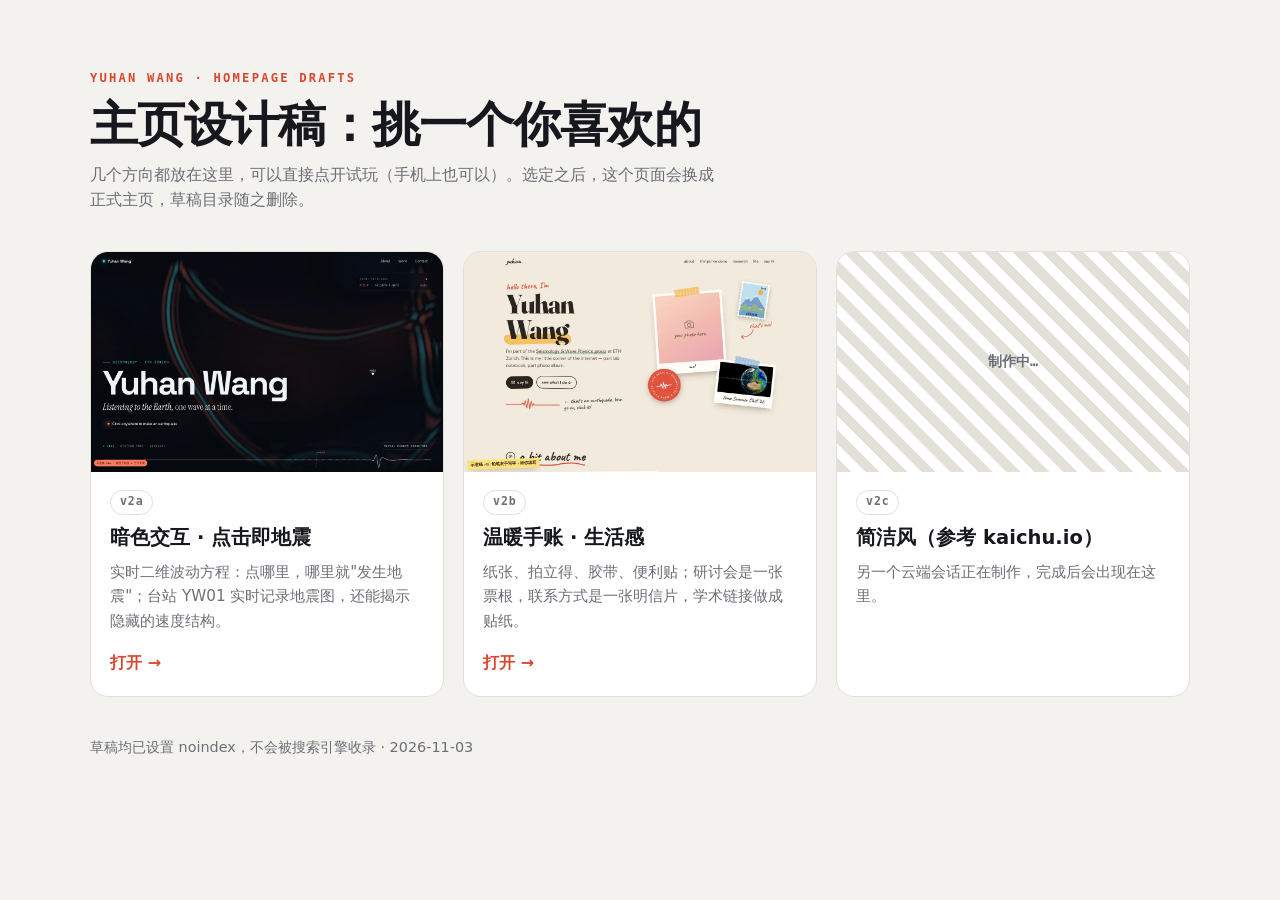
==== index.html @ a56f8fbc "Add design picker and two homepage drafts (v2a, v2b) - index.html: temporary picker that links to th" ====
<!doctype html>
<!-- Temporary design picker. Once a design is chosen, this file is replaced by the real homepage and /drafts/ is removed. -->
<html lang="zh-CN">
<head>
<meta charset="utf-8">
<meta name="viewport" content="width=device-width, initial-scale=1">
<meta name="robots" content="noindex">
<title>Yuhan Wang · 主页设计稿</title>
<link rel="icon" href="data:image/svg+xml,%3Csvg xmlns='http://www.w3.org/2000/svg' viewBox='0 0 64 64'%3E%3Crect width='64' height='64' rx='14' fill='%2316181d'/%3E%3Cpath d='M8 34h12l4-8 5 16 6-24 6 26 4-14 3 4h8' fill='none' stroke='%23fff' stroke-width='4.5' stroke-linecap='round' stroke-linejoin='round'/%3E%3C/svg%3E">
<style>
:root{--bg:#f4f2ee; --card:#fff; --ink:#16181d; --muted:#6b6f76; --line:#e3e0da; --accent:#d9472f}
@media (prefers-color-scheme:dark){:root{--bg:#0f1115; --card:#171a20; --ink:#eef0f3; --muted:#9097a1; --line:#262a31; --accent:#ff7a5c}}
*{box-sizing:border-box}
body{margin:0; background:var(--bg); color:var(--ink); font:16px/1.6 system-ui,-apple-system,"PingFang SC","Noto Sans SC","Microsoft YaHei",sans-serif; -webkit-font-smoothing:antialiased}
.wrap{max-width:1180px; margin:0 auto; padding:clamp(2rem,6vw,4.5rem) clamp(1rem,4vw,2.5rem)}
.eyebrow{margin:0; font:600 .76rem/1 ui-monospace,SFMono-Regular,Menlo,monospace; letter-spacing:.18em; text-transform:uppercase; color:var(--accent)}
h1{margin:.8rem 0 .6rem; font-size:clamp(1.9rem,5vw,3rem); line-height:1.15; letter-spacing:-.02em}
.lede{margin:0; max-width:62ch; color:var(--muted)}
.grid{display:grid; grid-template-columns:repeat(3,minmax(0,1fr)); gap:1.2rem; margin-top:2.4rem}
.card{display:flex; flex-direction:column; background:var(--card); border:1px solid var(--line); border-radius:18px; overflow:hidden; color:inherit; text-decoration:none; transition:transform .2s, box-shadow .2s}
a.card:hover{transform:translateY(-4px); box-shadow:0 18px 40px -20px rgba(0,0,0,.35)}
a.card:focus-visible{outline:3px solid var(--accent); outline-offset:3px}
.shot{aspect-ratio:16/10; background:#222; overflow:hidden}
.shot img{display:block; width:100%; height:100%; object-fit:cover}
.body{display:flex; flex-direction:column; gap:.45rem; flex:1; padding:1.1rem 1.2rem 1.3rem}
.tag{align-self:flex-start; padding:.35rem .55rem; border:1px solid var(--line); border-radius:999px; font:600 .72rem/1 ui-monospace,SFMono-Regular,Menlo,monospace; letter-spacing:.08em; color:var(--muted)}
.card h2{margin:0; font-size:1.22rem}
.card p{margin:0; font-size:.95rem; color:var(--muted)}
.go{margin-top:auto; padding-top:.6rem; font-weight:600; color:var(--accent)}
.wip .shot{display:grid; place-items:center; background:repeating-linear-gradient(45deg,var(--line) 0 10px,transparent 10px 20px)}
.wip .shot span{font:600 .85rem ui-monospace,SFMono-Regular,Menlo,monospace; color:var(--muted)}
footer{margin-top:2.4rem; font-size:.9rem; color:var(--muted)}
@media (max-width:860px){.grid{grid-template-columns:1fr}}
</style>
</head>
<body>
<main class="wrap">
  <p class="eyebrow">Yuhan Wang · homepage drafts</p>
  <h1>主页设计稿：挑一个你喜欢的</h1>
  <p class="lede">几个方向都放在这里，可以直接点开试玩（手机上也可以）。选定之后，这个页面会换成正式主页，草稿目录随之删除。</p>
  <div class="grid">
    <a class="card" href="drafts/v2a/">
      <div class="shot"><img src="drafts/thumbs/v2a.webp" width="1200" height="750" alt="v2a 暗色交互版的首屏截图"></div>
      <div class="body"><span class="tag">v2a</span><h2>暗色交互 · 点击即地震</h2><p>实时二维波动方程：点哪里，哪里就"发生地震"；台站 YW01 实时记录地震图，还能揭示隐藏的速度结构。</p><span class="go">打开 →</span></div>
    </a>
    <a class="card" href="drafts/v2b/">
      <div class="shot"><img src="drafts/thumbs/v2b.webp" width="1200" height="750" alt="v2b 温暖手账版的首屏截图"></div>
      <div class="body"><span class="tag">v2b</span><h2>温暖手账 · 生活感</h2><p>纸张、拍立得、胶带、便利贴；研讨会是一张票根，联系方式是一张明信片，学术链接做成贴纸。</p><span class="go">打开 →</span></div>
    </a>
    <div class="card wip" id="v2c">
      <div class="shot"><span>制作中…</span></div>
      <div class="body"><span class="tag">v2c</span><h2>简洁风（参考 kaichu.io）</h2><p>另一个云端会话正在制作，完成后会出现在这里。</p></div>
    </div>
  </div>
  <footer>草稿均已设置 noindex，不会被搜索引擎收录 · 2026-11-03</footer>
</main>
</body>
</html>
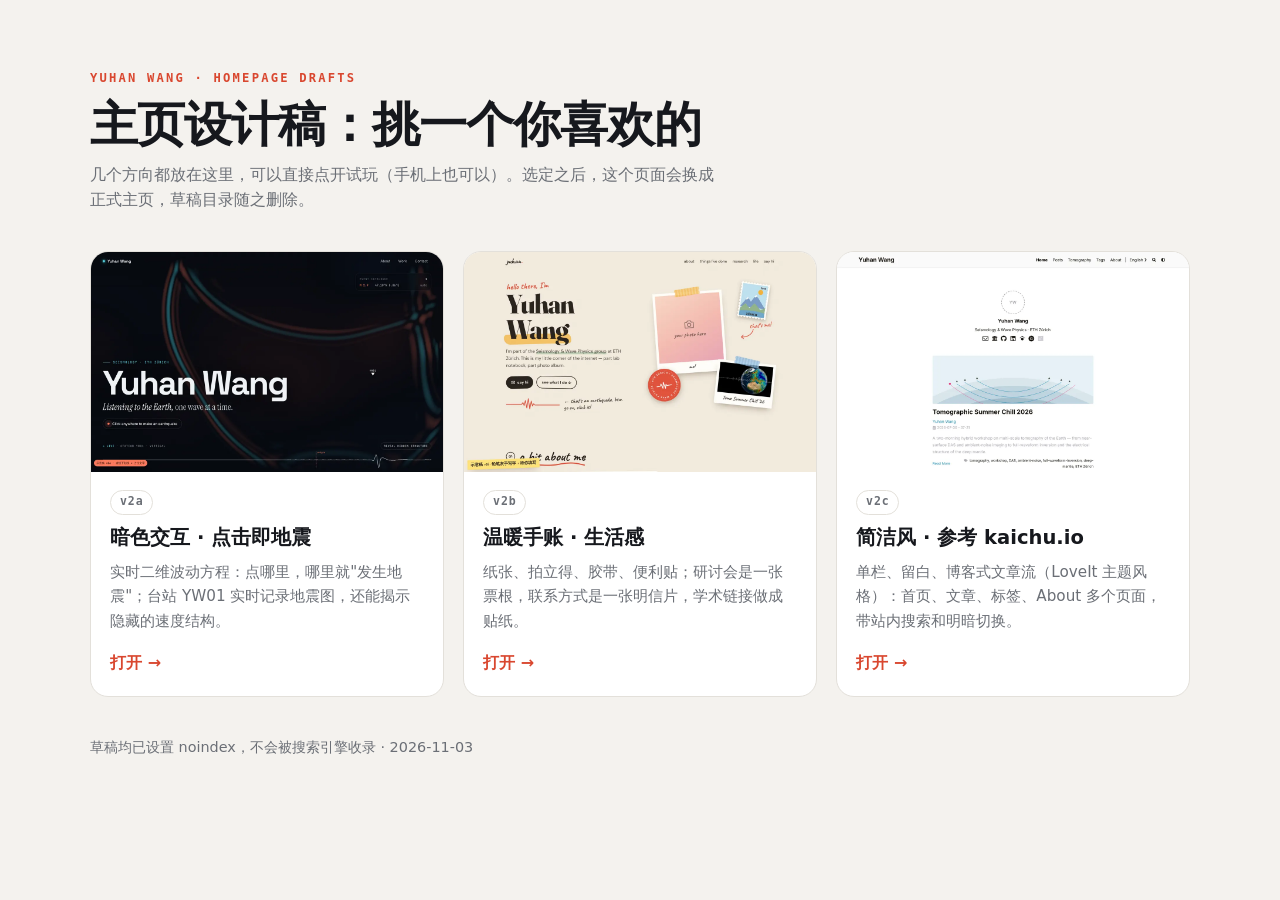
==== commit 0472806e: "Add v2c minimal draft to the design picker - drafts/v2c: minimal, blog-style single-column draft (la" ====
--- a/index.html
+++ b/index.html
@@ -27,8 +27,6 @@
 .card h2{margin:0; font-size:1.22rem}
 .card p{margin:0; font-size:.95rem; color:var(--muted)}
 .go{margin-top:auto; padding-top:.6rem; font-weight:600; color:var(--accent)}
-.wip .shot{display:grid; place-items:center; background:repeating-linear-gradient(45deg,var(--line) 0 10px,transparent 10px 20px)}
-.wip .shot span{font:600 .85rem ui-monospace,SFMono-Regular,Menlo,monospace; color:var(--muted)}
 footer{margin-top:2.4rem; font-size:.9rem; color:var(--muted)}
 @media (max-width:860px){.grid{grid-template-columns:1fr}}
 </style>
@@ -47,10 +45,10 @@
       <div class="shot"><img src="drafts/thumbs/v2b.webp" width="1200" height="750" alt="v2b 温暖手账版的首屏截图"></div>
       <div class="body"><span class="tag">v2b</span><h2>温暖手账 · 生活感</h2><p>纸张、拍立得、胶带、便利贴；研讨会是一张票根，联系方式是一张明信片，学术链接做成贴纸。</p><span class="go">打开 →</span></div>
     </a>
-    <div class="card wip" id="v2c">
-      <div class="shot"><span>制作中…</span></div>
-      <div class="body"><span class="tag">v2c</span><h2>简洁风（参考 kaichu.io）</h2><p>另一个云端会话正在制作，完成后会出现在这里。</p></div>
-    </div>
+    <a class="card" id="v2c" href="drafts/v2c/">
+      <div class="shot"><img src="drafts/thumbs/v2c.webp" width="1200" height="750" alt="v2c 简洁风的首屏截图"></div>
+      <div class="body"><span class="tag">v2c</span><h2>简洁风 · 参考 kaichu.io</h2><p>单栏、留白、博客式文章流（LoveIt 主题风格）：首页、文章、标签、About 多个页面，带站内搜索和明暗切换。</p><span class="go">打开 →</span></div>
+    </a>
   </div>
   <footer>草稿均已设置 noindex，不会被搜索引擎收录 · 2026-11-03</footer>
 </main>
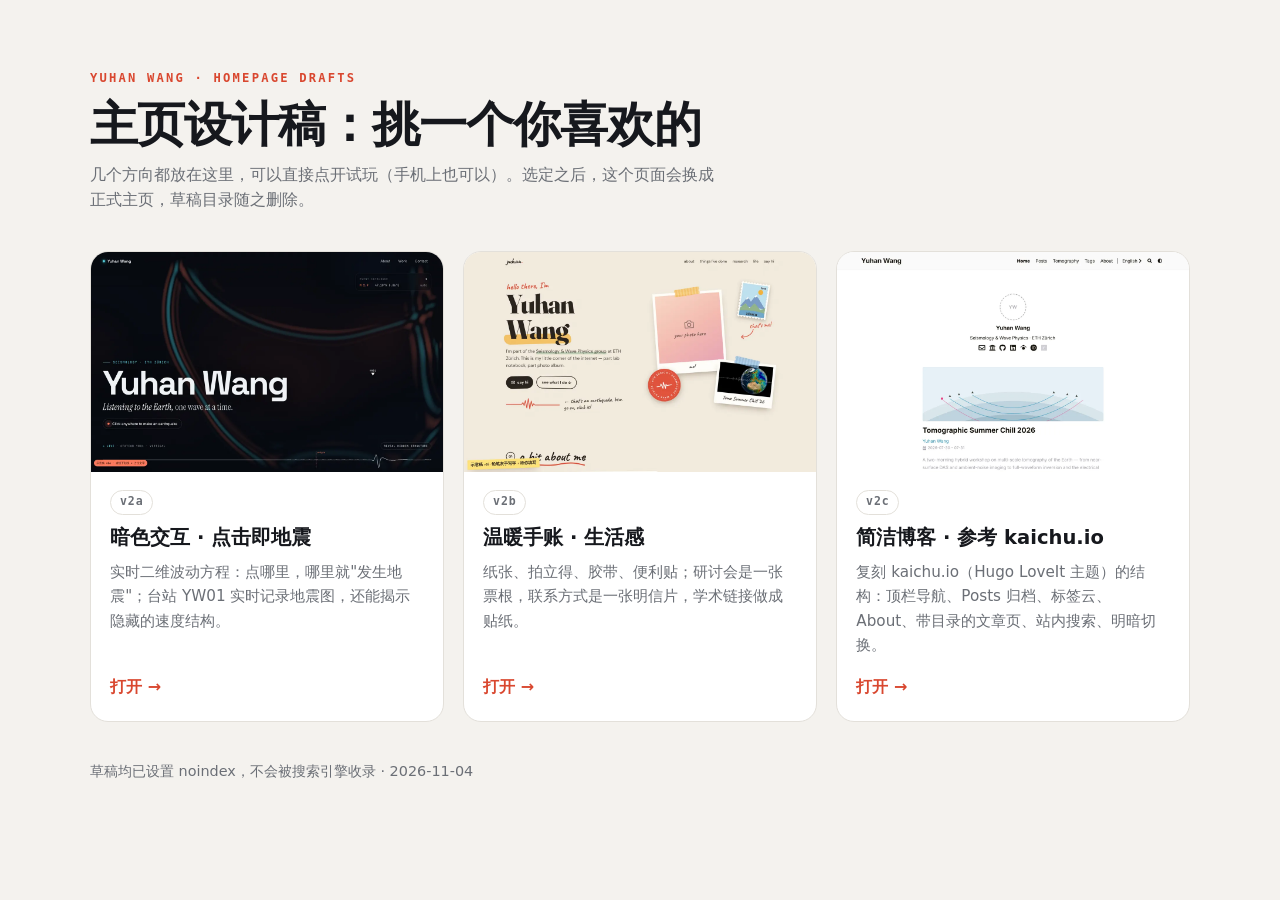
==== commit 12b1c5a0: "Add v2c draft: clean blog layout modelled on kaichu.io - drafts/v2c/index.html: single-file, hash-ro" ====
--- a/index.html
+++ b/index.html
@@ -27,6 +27,8 @@
 .card h2{margin:0; font-size:1.22rem}
 .card p{margin:0; font-size:.95rem; color:var(--muted)}
 .go{margin-top:auto; padding-top:.6rem; font-weight:600; color:var(--accent)}
+.wip .shot{display:grid; place-items:center; background:repeating-linear-gradient(45deg,var(--line) 0 10px,transparent 10px 20px)}
+.wip .shot span{font:600 .85rem ui-monospace,SFMono-Regular,Menlo,monospace; color:var(--muted)}
 footer{margin-top:2.4rem; font-size:.9rem; color:var(--muted)}
 @media (max-width:860px){.grid{grid-template-columns:1fr}}
 </style>
@@ -45,12 +47,12 @@
       <div class="shot"><img src="drafts/thumbs/v2b.webp" width="1200" height="750" alt="v2b 温暖手账版的首屏截图"></div>
       <div class="body"><span class="tag">v2b</span><h2>温暖手账 · 生活感</h2><p>纸张、拍立得、胶带、便利贴；研讨会是一张票根，联系方式是一张明信片，学术链接做成贴纸。</p><span class="go">打开 →</span></div>
     </a>
-    <a class="card" id="v2c" href="drafts/v2c/">
-      <div class="shot"><img src="drafts/thumbs/v2c.webp" width="1200" height="750" alt="v2c 简洁风的首屏截图"></div>
-      <div class="body"><span class="tag">v2c</span><h2>简洁风 · 参考 kaichu.io</h2><p>单栏、留白、博客式文章流（LoveIt 主题风格）：首页、文章、标签、About 多个页面，带站内搜索和明暗切换。</p><span class="go">打开 →</span></div>
+    <a class="card" href="drafts/v2c/" id="v2c">
+      <div class="shot"><img src="drafts/thumbs/v2c.webp" width="1200" height="750" alt="v2c 简洁博客版的首屏截图"></div>
+      <div class="body"><span class="tag">v2c</span><h2>简洁博客 · 参考 kaichu.io</h2><p>复刻 kaichu.io（Hugo LoveIt 主题）的结构：顶栏导航、Posts 归档、标签云、About、带目录的文章页、站内搜索、明暗切换。</p><span class="go">打开 →</span></div>
     </a>
   </div>
-  <footer>草稿均已设置 noindex，不会被搜索引擎收录 · 2026-11-03</footer>
+  <footer>草稿均已设置 noindex，不会被搜索引擎收录 · 2026-11-04</footer>
 </main>
 </body>
 </html>
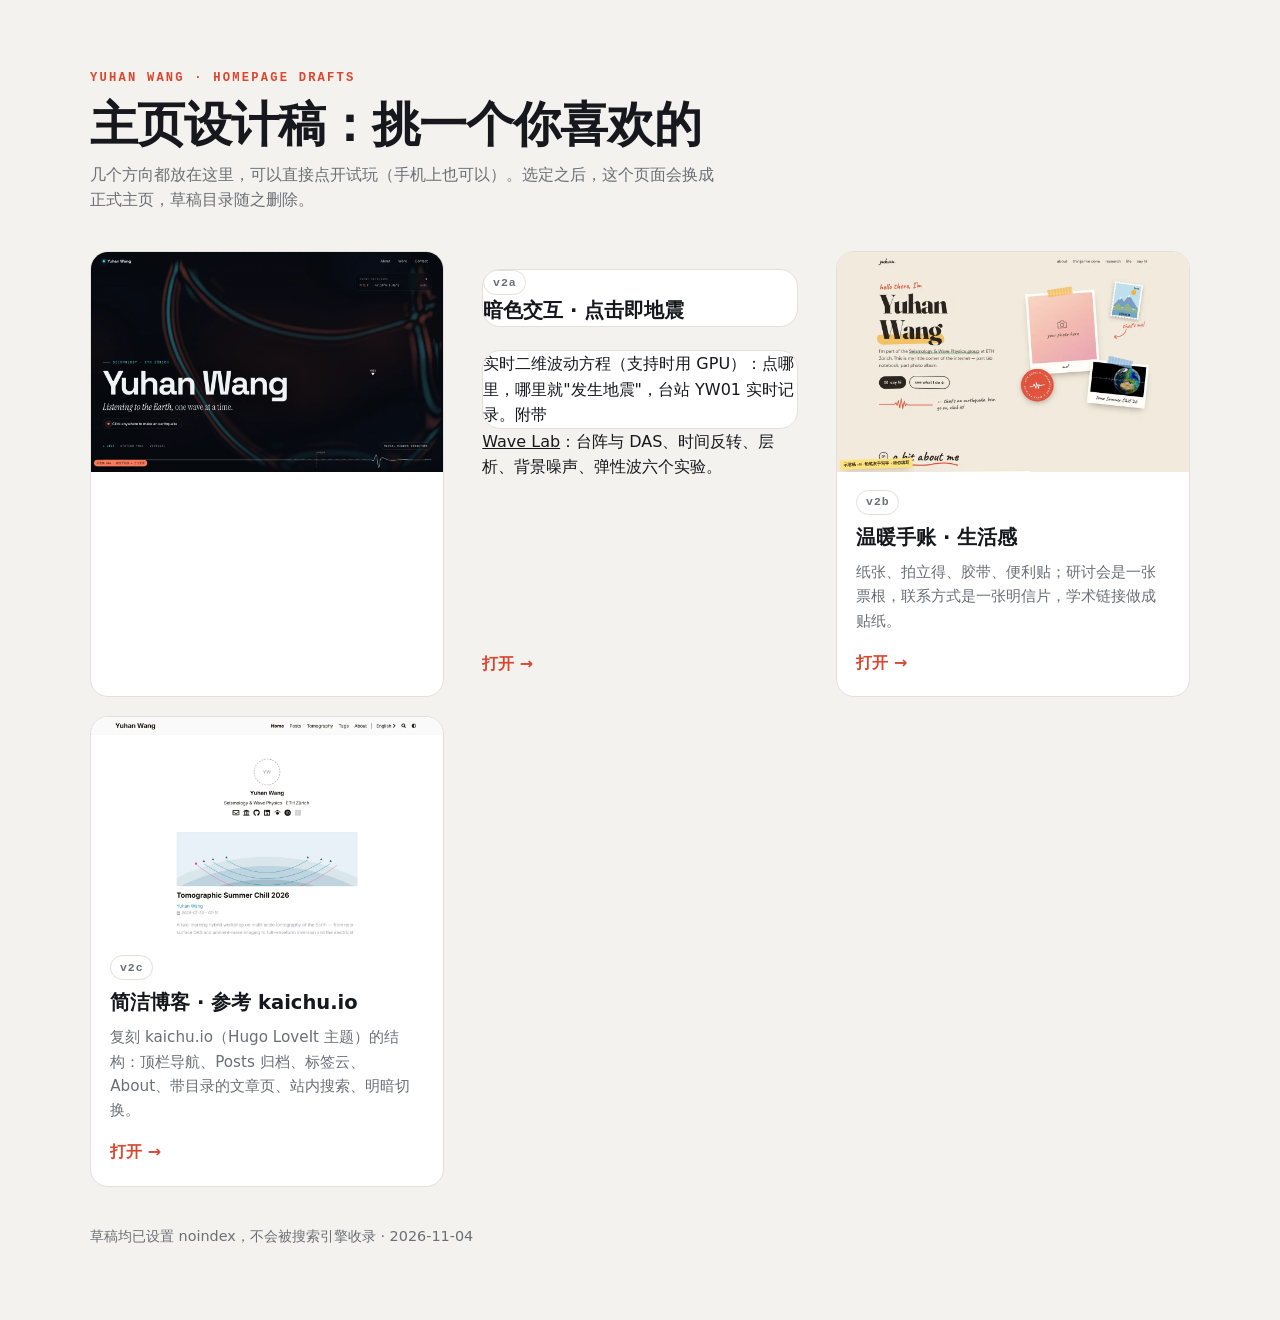
==== commit 2a3e2b44: "v2a: Wave Lab with six experiments on a shared CPU/GPU wave engine - js/wave-engine.js: finite-diffe" ====
--- a/index.html
+++ b/index.html
@@ -41,7 +41,7 @@
   <div class="grid">
     <a class="card" href="drafts/v2a/">
       <div class="shot"><img src="drafts/thumbs/v2a.webp" width="1200" height="750" alt="v2a 暗色交互版的首屏截图"></div>
-      <div class="body"><span class="tag">v2a</span><h2>暗色交互 · 点击即地震</h2><p>实时二维波动方程：点哪里，哪里就"发生地震"；台站 YW01 实时记录地震图，还能揭示隐藏的速度结构。</p><span class="go">打开 →</span></div>
+      <div class="body"><span class="tag">v2a</span><h2>暗色交互 · 点击即地震</h2><p>实时二维波动方程（支持时用 GPU）：点哪里，哪里就"发生地震"，台站 YW01 实时记录。附带 <a href="drafts/v2a/lab/" style="color:inherit">Wave Lab</a>：台阵与 DAS、时间反转、层析、背景噪声、弹性波六个实验。</p><span class="go">打开 →</span></div>
     </a>
     <a class="card" href="drafts/v2b/">
       <div class="shot"><img src="drafts/thumbs/v2b.webp" width="1200" height="750" alt="v2b 温暖手账版的首屏截图"></div>
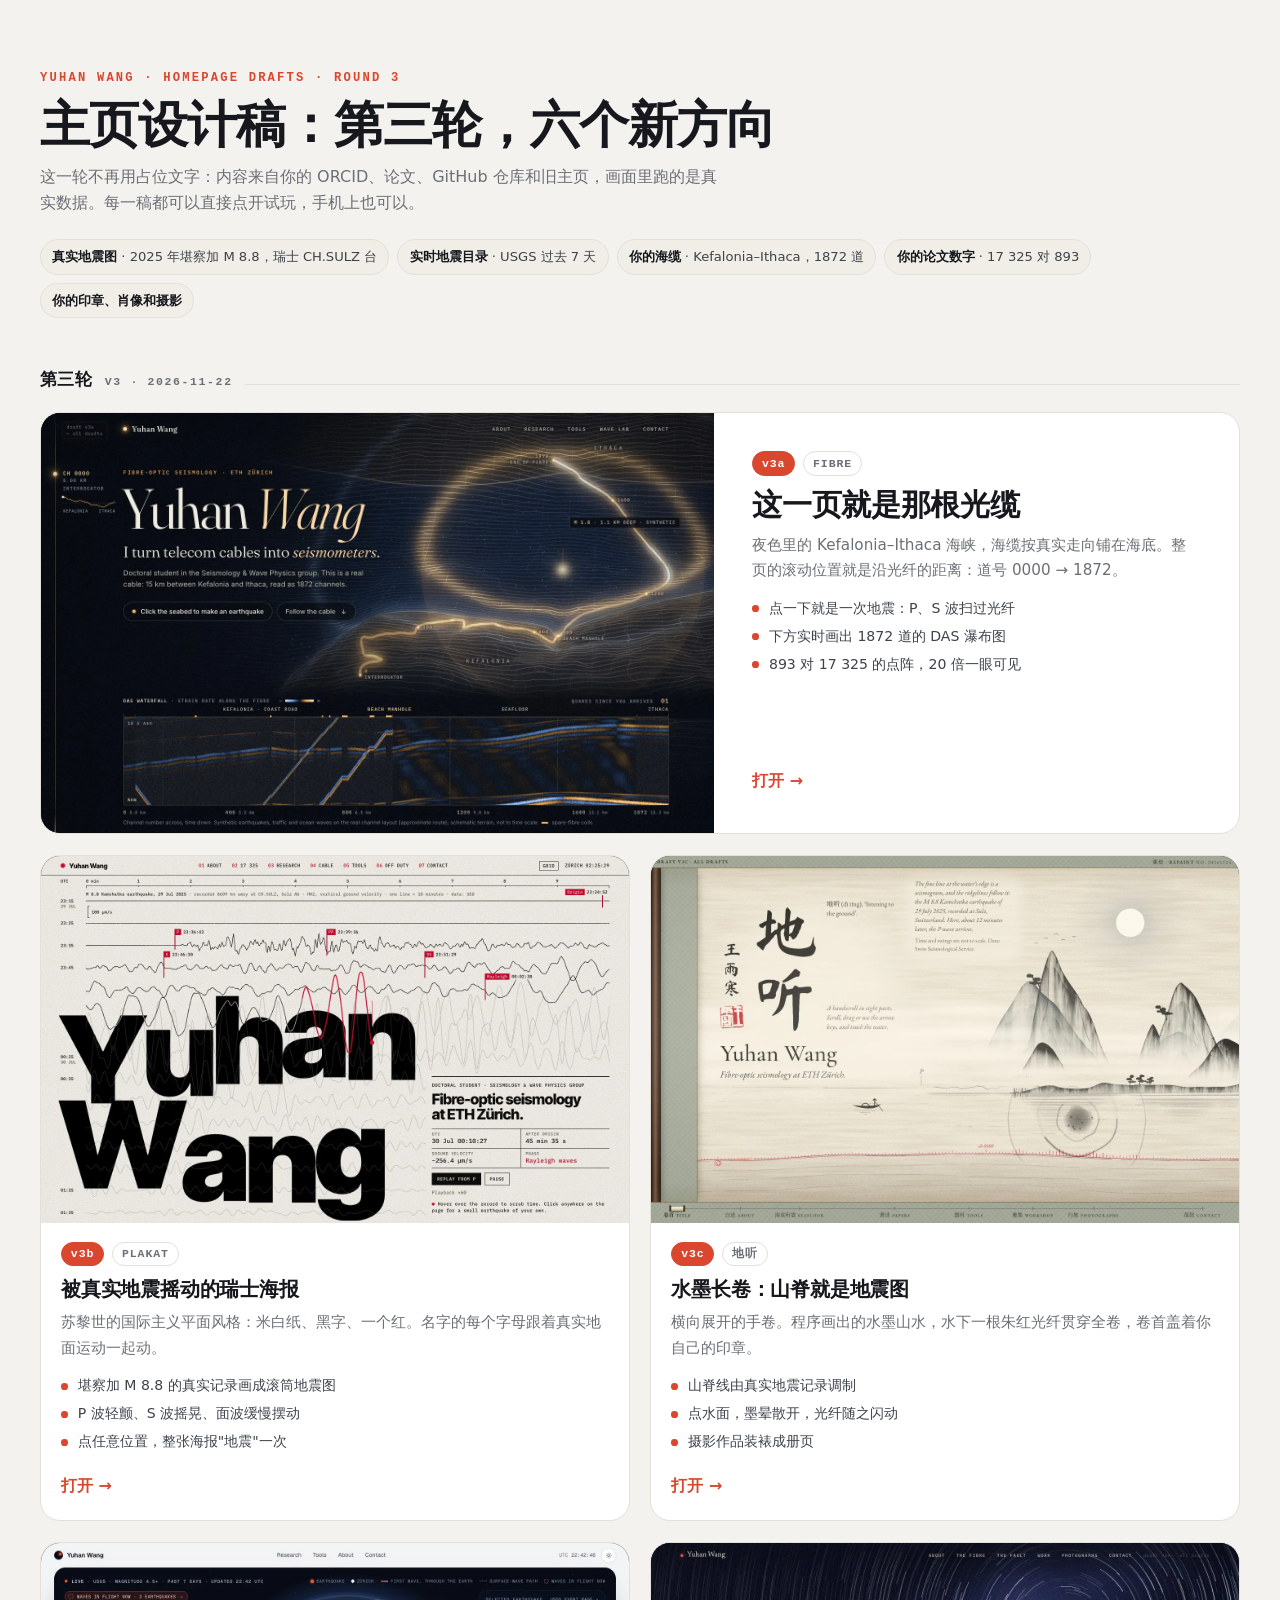
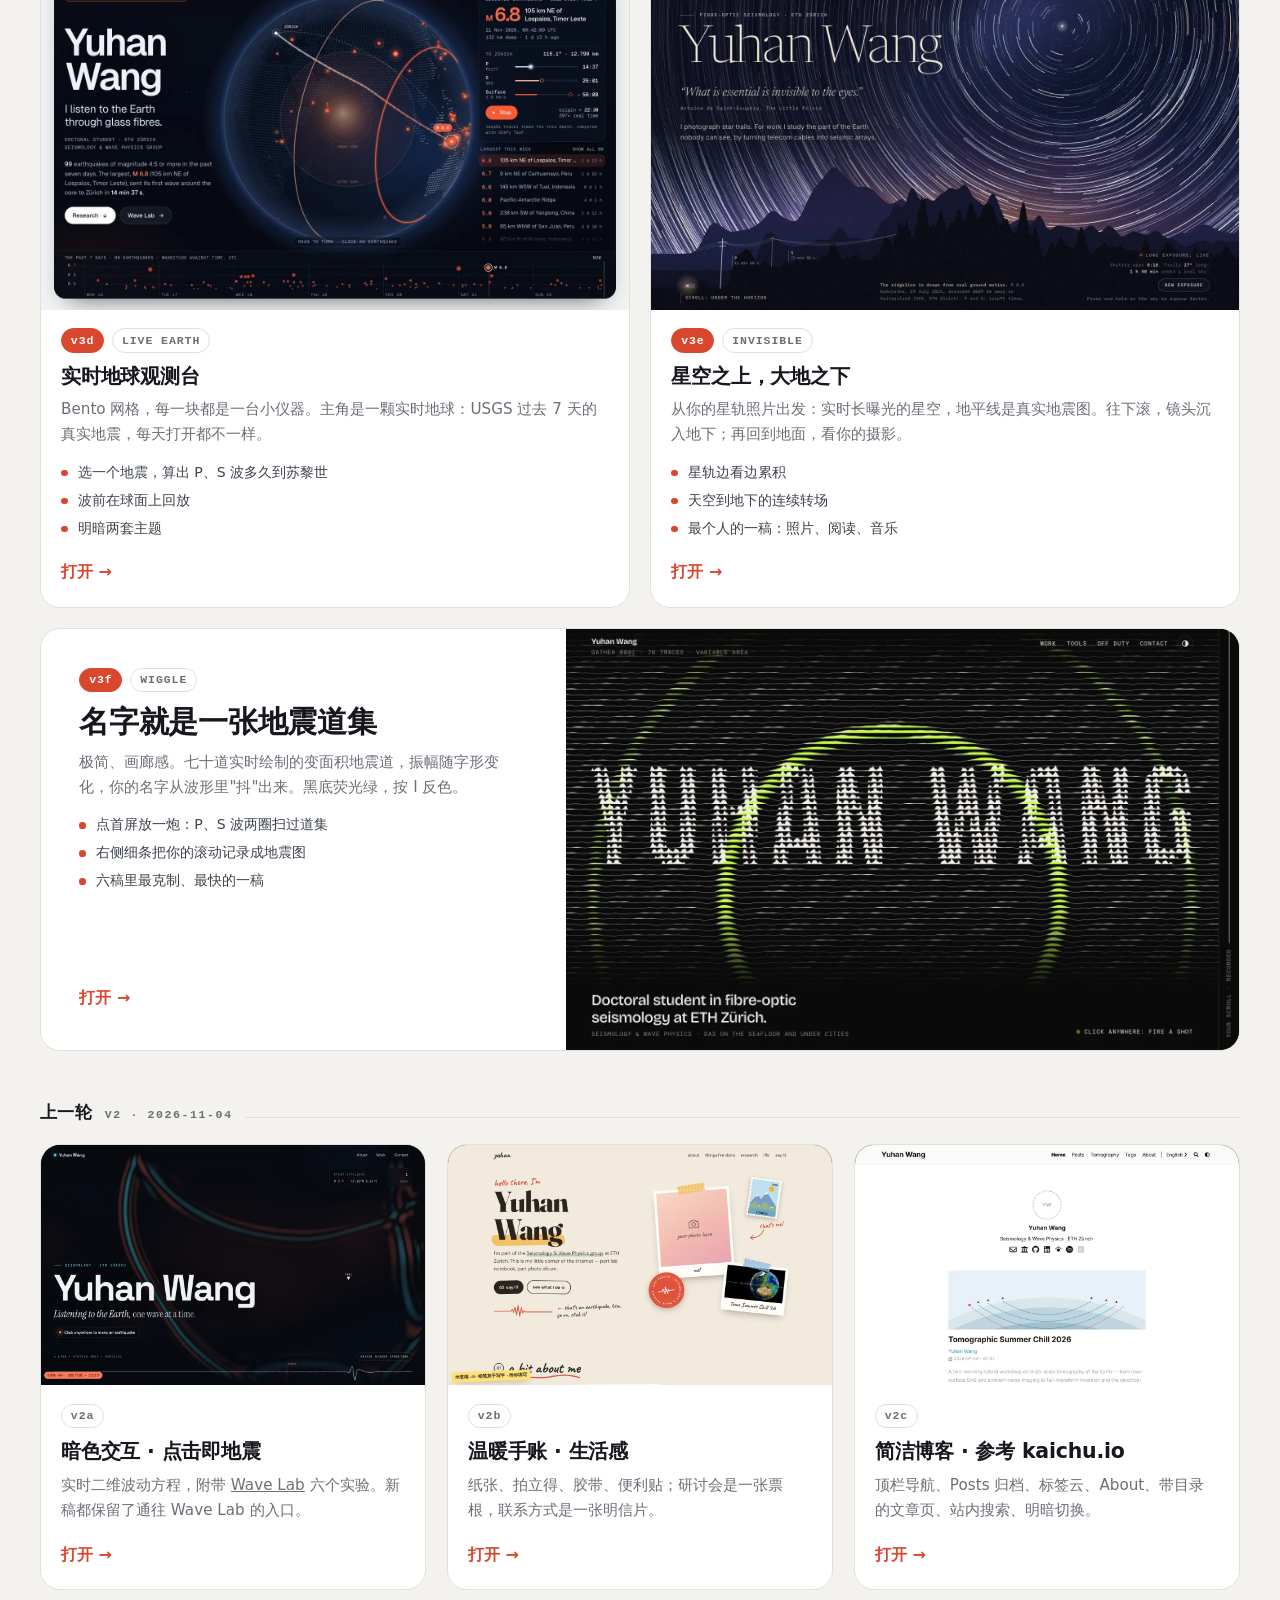
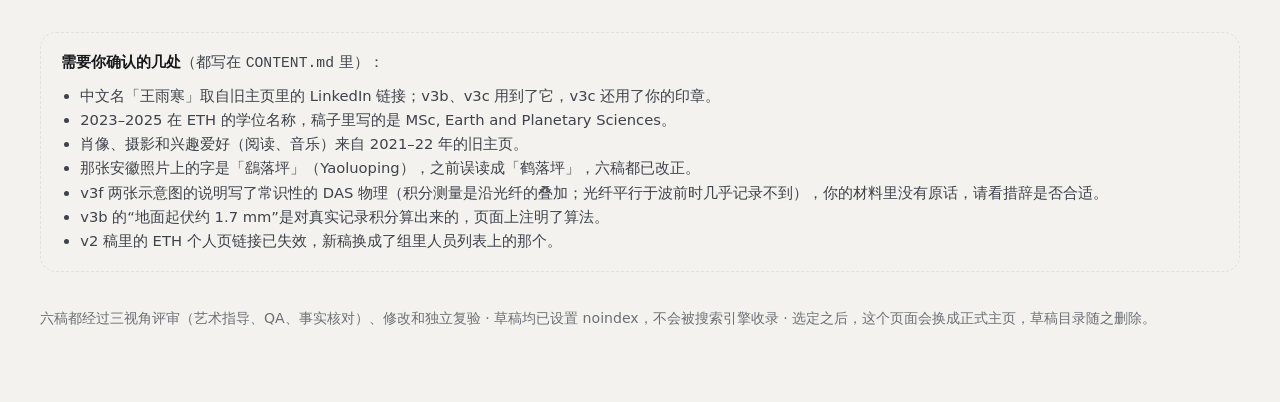
==== commit 5d68c9f5: "Add six v3 homepage drafts (v3a-v3f) to the design picker - v3a FIBRE: the Kefalonia-Ithaca cable in" ====
--- a/index.html
+++ b/index.html
@@ -8,51 +8,129 @@
 <title>Yuhan Wang · 主页设计稿</title>
 <link rel="icon" href="data:image/svg+xml,%3Csvg xmlns='http://www.w3.org/2000/svg' viewBox='0 0 64 64'%3E%3Crect width='64' height='64' rx='14' fill='%2316181d'/%3E%3Cpath d='M8 34h12l4-8 5 16 6-24 6 26 4-14 3 4h8' fill='none' stroke='%23fff' stroke-width='4.5' stroke-linecap='round' stroke-linejoin='round'/%3E%3C/svg%3E">
 <style>
-:root{--bg:#f4f2ee; --card:#fff; --ink:#16181d; --muted:#6b6f76; --line:#e3e0da; --accent:#d9472f}
-@media (prefers-color-scheme:dark){:root{--bg:#0f1115; --card:#171a20; --ink:#eef0f3; --muted:#9097a1; --line:#262a31; --accent:#ff7a5c}}
+:root{--bg:#f4f2ee; --card:#fff; --ink:#16181d; --ink2:#3d424b; --muted:#6b6f76; --line:#e3e0da; --accent:#d9472f; --chip:#f1eee8}
+@media (prefers-color-scheme:dark){:root{--bg:#0f1115; --card:#171a20; --ink:#eef0f3; --ink2:#c3c8d0; --muted:#9097a1; --line:#262a31; --accent:#ff7a5c; --chip:#1f232b}}
 *{box-sizing:border-box}
-body{margin:0; background:var(--bg); color:var(--ink); font:16px/1.6 system-ui,-apple-system,"PingFang SC","Noto Sans SC","Microsoft YaHei",sans-serif; -webkit-font-smoothing:antialiased}
-.wrap{max-width:1180px; margin:0 auto; padding:clamp(2rem,6vw,4.5rem) clamp(1rem,4vw,2.5rem)}
+html{scroll-behavior:smooth}
+@media (prefers-reduced-motion:reduce){html{scroll-behavior:auto} *{transition:none !important}}
+body{margin:0; background:var(--bg); color:var(--ink); font:16px/1.65 system-ui,-apple-system,"PingFang SC","Noto Sans SC","Microsoft YaHei",sans-serif; -webkit-font-smoothing:antialiased}
+a{color:inherit}
+.wrap{max-width:1280px; margin:0 auto; padding:clamp(2rem,6vw,4.5rem) clamp(1rem,4vw,2.5rem)}
 .eyebrow{margin:0; font:600 .76rem/1 ui-monospace,SFMono-Regular,Menlo,monospace; letter-spacing:.18em; text-transform:uppercase; color:var(--accent)}
-h1{margin:.8rem 0 .6rem; font-size:clamp(1.9rem,5vw,3rem); line-height:1.15; letter-spacing:-.02em}
-.lede{margin:0; max-width:62ch; color:var(--muted)}
-.grid{display:grid; grid-template-columns:repeat(3,minmax(0,1fr)); gap:1.2rem; margin-top:2.4rem}
-.card{display:flex; flex-direction:column; background:var(--card); border:1px solid var(--line); border-radius:18px; overflow:hidden; color:inherit; text-decoration:none; transition:transform .2s, box-shadow .2s}
-a.card:hover{transform:translateY(-4px); box-shadow:0 18px 40px -20px rgba(0,0,0,.35)}
+h1{margin:.8rem 0 .6rem; font-size:clamp(1.9rem,5vw,3.1rem); line-height:1.15; letter-spacing:-.02em}
+.lede{margin:0; max-width:68ch; color:var(--muted)}
+.real{display:flex; flex-wrap:wrap; gap:.5rem; margin:1.4rem 0 0; padding:0; list-style:none}
+.real li{padding:.38rem .7rem; border-radius:999px; background:var(--chip); border:1px solid var(--line); font-size:.82rem; color:var(--ink2)}
+.real b{font-weight:600; color:var(--ink)}
+h2.round{display:flex; align-items:baseline; gap:.8rem; margin:3rem 0 1.1rem; font-size:1.05rem; letter-spacing:.02em}
+h2.round span{font:600 .72rem/1 ui-monospace,SFMono-Regular,Menlo,monospace; letter-spacing:.14em; text-transform:uppercase; color:var(--muted)}
+h2.round::after{content:""; flex:1; height:1px; background:var(--line)}
+.grid{display:grid; gap:1.3rem; grid-template-columns:repeat(6,minmax(0,1fr))}
+.card{grid-column:span 3; display:flex; flex-direction:column; background:var(--card); border:1px solid var(--line); border-radius:20px; overflow:hidden; color:inherit; text-decoration:none; transition:transform .25s cubic-bezier(.2,.7,.2,1), box-shadow .25s}
+.card.wide{grid-column:span 6; flex-direction:row}
+.card.wide .shot{flex:1.5; aspect-ratio:auto; min-height:340px}
+.card.wide .body{flex:1; justify-content:center; padding:clamp(1.4rem,3vw,2.4rem)}
+.card.third{grid-column:span 2}
+.card.wide.flip{flex-direction:row-reverse}
+a.card:hover{transform:translateY(-4px); box-shadow:0 22px 48px -22px rgba(0,0,0,.4)}
 a.card:focus-visible{outline:3px solid var(--accent); outline-offset:3px}
-.shot{aspect-ratio:16/10; background:#222; overflow:hidden}
-.shot img{display:block; width:100%; height:100%; object-fit:cover}
-.body{display:flex; flex-direction:column; gap:.45rem; flex:1; padding:1.1rem 1.2rem 1.3rem}
-.tag{align-self:flex-start; padding:.35rem .55rem; border:1px solid var(--line); border-radius:999px; font:600 .72rem/1 ui-monospace,SFMono-Regular,Menlo,monospace; letter-spacing:.08em; color:var(--muted)}
-.card h2{margin:0; font-size:1.22rem}
+.shot{position:relative; aspect-ratio:16/10; background:#15171c; overflow:hidden}
+.shot img{display:block; width:100%; height:100%; object-fit:cover; object-position:50% 0; transition:transform .8s cubic-bezier(.2,.7,.2,1)}
+a.card:hover .shot img{transform:scale(1.035)}
+.body{display:flex; flex-direction:column; gap:.5rem; flex:1; padding:1.15rem 1.25rem 1.3rem}
+.tagrow{display:flex; align-items:center; gap:.5rem}
+.tag{padding:.35rem .55rem; border:1px solid var(--line); border-radius:999px; font:600 .72rem/1 ui-monospace,SFMono-Regular,Menlo,monospace; letter-spacing:.08em; color:var(--muted)}
+.tag.new{color:#fff; background:var(--accent); border-color:var(--accent)}
+.card h3{margin:.1rem 0 0; font-size:1.28rem; line-height:1.3; letter-spacing:-.01em}
+.card.wide h3{font-size:clamp(1.4rem,2.4vw,1.9rem)}
 .card p{margin:0; font-size:.95rem; color:var(--muted)}
-.go{margin-top:auto; padding-top:.6rem; font-weight:600; color:var(--accent)}
-.wip .shot{display:grid; place-items:center; background:repeating-linear-gradient(45deg,var(--line) 0 10px,transparent 10px 20px)}
-.wip .shot span{font:600 .85rem ui-monospace,SFMono-Regular,Menlo,monospace; color:var(--muted)}
-footer{margin-top:2.4rem; font-size:.9rem; color:var(--muted)}
-@media (max-width:860px){.grid{grid-template-columns:1fr}}
+.pts{margin:.35rem 0 0; padding:0; list-style:none; display:grid; gap:.3rem; font-size:.88rem; color:var(--ink2)}
+.pts li{padding-left:1.05rem; position:relative}
+.pts li::before{content:""; position:absolute; left:0; top:.62em; width:.42rem; height:.42rem; border-radius:50%; background:var(--accent)}
+.go{margin-top:auto; padding-top:.7rem; font-weight:600; color:var(--accent)}
+.note{margin:2.6rem 0 0; padding:1.1rem 1.25rem; border:1px dashed var(--line); border-radius:16px; font-size:.92rem; color:var(--ink2)}
+.note b{color:var(--ink)}
+.note ul{margin:.5rem 0 0; padding-left:1.2rem}
+footer{margin-top:2.2rem; font-size:.88rem; color:var(--muted)}
+@media (max-width:980px){.card,.card.third{grid-column:span 6} .card.wide, .card.wide.flip{flex-direction:column} .card.wide .shot{min-height:0; aspect-ratio:16/10}}
 </style>
 </head>
 <body>
 <main class="wrap">
-  <p class="eyebrow">Yuhan Wang · homepage drafts</p>
-  <h1>主页设计稿：挑一个你喜欢的</h1>
-  <p class="lede">几个方向都放在这里，可以直接点开试玩（手机上也可以）。选定之后，这个页面会换成正式主页，草稿目录随之删除。</p>
+  <p class="eyebrow">Yuhan Wang · homepage drafts · round 3</p>
+  <h1>主页设计稿：第三轮，六个新方向</h1>
+  <p class="lede">这一轮不再用占位文字：内容来自你的 ORCID、论文、GitHub 仓库和旧主页，画面里跑的是真实数据。每一稿都可以直接点开试玩，手机上也可以。</p>
+  <ul class="real" aria-label="这一轮用到的真实素材">
+    <li><b>真实地震图</b> · 2025 年堪察加 M 8.8，瑞士 CH.SULZ 台</li>
+    <li><b>实时地震目录</b> · USGS 过去 7 天</li>
+    <li><b>你的海缆</b> · Kefalonia–Ithaca，1872 道</li>
+    <li><b>你的论文数字</b> · 17 325 对 893</li>
+    <li><b>你的印章、肖像和摄影</b></li>
+  </ul>
+
+  <h2 class="round">第三轮 <span>v3 · 2026-11-22</span></h2>
   <div class="grid">
-    <a class="card" href="drafts/v2a/">
-      <div class="shot"><img src="drafts/thumbs/v2a.webp" width="1200" height="750" alt="v2a 暗色交互版的首屏截图"></div>
-      <div class="body"><span class="tag">v2a</span><h2>暗色交互 · 点击即地震</h2><p>实时二维波动方程（支持时用 GPU）：点哪里，哪里就"发生地震"，台站 YW01 实时记录。附带 <a href="drafts/v2a/lab/" style="color:inherit">Wave Lab</a>：台阵与 DAS、时间反转、层析、背景噪声、弹性波六个实验。</p><span class="go">打开 →</span></div>
+    <a class="card wide" href="drafts/v3a/">
+      <div class="shot"><img src="drafts/thumbs/v3a.webp" width="1440" height="900" alt="v3a FIBRE 的首屏截图"></div>
+      <div class="body"><div class="tagrow"><span class="tag new">v3a</span><span class="tag">FIBRE</span></div><h3>这一页就是那根光缆</h3><p>夜色里的 Kefalonia–Ithaca 海峡，海缆按真实走向铺在海底。整页的滚动位置就是沿光纤的距离：道号 0000 → 1872。</p>
+        <ul class="pts"><li>点一下就是一次地震：P、S 波扫过光纤</li><li>下方实时画出 1872 道的 DAS 瀑布图</li><li>893 对 17 325 的点阵，20 倍一眼可见</li></ul><span class="go">打开 →</span></div>
     </a>
-    <a class="card" href="drafts/v2b/">
-      <div class="shot"><img src="drafts/thumbs/v2b.webp" width="1200" height="750" alt="v2b 温暖手账版的首屏截图"></div>
-      <div class="body"><span class="tag">v2b</span><h2>温暖手账 · 生活感</h2><p>纸张、拍立得、胶带、便利贴；研讨会是一张票根，联系方式是一张明信片，学术链接做成贴纸。</p><span class="go">打开 →</span></div>
+    <a class="card" href="drafts/v3b/">
+      <div class="shot"><img src="drafts/thumbs/v3b.webp" width="1440" height="900" alt="v3b PLAKAT 的首屏截图"></div>
+      <div class="body"><div class="tagrow"><span class="tag new">v3b</span><span class="tag">PLAKAT</span></div><h3>被真实地震摇动的瑞士海报</h3><p>苏黎世的国际主义平面风格：米白纸、黑字、一个红。名字的每个字母跟着真实地面运动一起动。</p>
+        <ul class="pts"><li>堪察加 M 8.8 的真实记录画成滚筒地震图</li><li>P 波轻颤、S 波摇晃、面波缓慢摆动</li><li>点任意位置，整张海报"地震"一次</li></ul><span class="go">打开 →</span></div>
     </a>
-    <a class="card" href="drafts/v2c/" id="v2c">
-      <div class="shot"><img src="drafts/thumbs/v2c.webp" width="1200" height="750" alt="v2c 简洁博客版的首屏截图"></div>
-      <div class="body"><span class="tag">v2c</span><h2>简洁博客 · 参考 kaichu.io</h2><p>复刻 kaichu.io（Hugo LoveIt 主题）的结构：顶栏导航、Posts 归档、标签云、About、带目录的文章页、站内搜索、明暗切换。</p><span class="go">打开 →</span></div>
+    <a class="card" href="drafts/v3c/">
+      <div class="shot"><img src="drafts/thumbs/v3c.webp" width="1440" height="900" alt="v3c 地听 的首屏截图"></div>
+      <div class="body"><div class="tagrow"><span class="tag new">v3c</span><span class="tag">地听</span></div><h3>水墨长卷：山脊就是地震图</h3><p>横向展开的手卷。程序画出的水墨山水，水下一根朱红光纤贯穿全卷，卷首盖着你自己的印章。</p>
+        <ul class="pts"><li>山脊线由真实地震记录调制</li><li>点水面，墨晕散开，光纤随之闪动</li><li>摄影作品装裱成册页</li></ul><span class="go">打开 →</span></div>
+    </a>
+    <a class="card" href="drafts/v3d/">
+      <div class="shot"><img src="drafts/thumbs/v3d.webp" width="1440" height="900" alt="v3d LIVE EARTH 的首屏截图"></div>
+      <div class="body"><div class="tagrow"><span class="tag new">v3d</span><span class="tag">LIVE EARTH</span></div><h3>实时地球观测台</h3><p>Bento 网格，每一块都是一台小仪器。主角是一颗实时地球：USGS 过去 7 天的真实地震，每天打开都不一样。</p>
+        <ul class="pts"><li>选一个地震，算出 P、S 波多久到苏黎世</li><li>波前在球面上回放</li><li>明暗两套主题</li></ul><span class="go">打开 →</span></div>
+    </a>
+    <a class="card" href="drafts/v3e/">
+      <div class="shot"><img src="drafts/thumbs/v3e.webp" width="1440" height="900" alt="v3e INVISIBLE 的首屏截图"></div>
+      <div class="body"><div class="tagrow"><span class="tag new">v3e</span><span class="tag">INVISIBLE</span></div><h3>星空之上，大地之下</h3><p>从你的星轨照片出发：实时长曝光的星空，地平线是真实地震图。往下滚，镜头沉入地下；再回到地面，看你的摄影。</p>
+        <ul class="pts"><li>星轨边看边累积</li><li>天空到地下的连续转场</li><li>最个人的一稿：照片、阅读、音乐</li></ul><span class="go">打开 →</span></div>
+    </a>
+    <a class="card wide flip" href="drafts/v3f/">
+      <div class="shot"><img src="drafts/thumbs/v3f.webp" width="1440" height="900" alt="v3f WIGGLE 的首屏截图"></div>
+      <div class="body"><div class="tagrow"><span class="tag new">v3f</span><span class="tag">WIGGLE</span></div><h3>名字就是一张地震道集</h3><p>极简、画廊感。七十道实时绘制的变面积地震道，振幅随字形变化，你的名字从波形里"抖"出来。黑底荧光绿，按 I 反色。</p>
+        <ul class="pts"><li>点首屏放一炮：P、S 波两圈扫过道集</li><li>右侧细条把你的滚动记录成地震图</li><li>六稿里最克制、最快的一稿</li></ul><span class="go">打开 →</span></div>
     </a>
   </div>
-  <footer>草稿均已设置 noindex，不会被搜索引擎收录 · 2026-11-04</footer>
+
+  <h2 class="round">上一轮 <span>v2 · 2026-11-04</span></h2>
+  <div class="grid">
+    <a class="card third" href="drafts/v2a/">
+      <div class="shot"><img src="drafts/thumbs/v2a.webp" width="1200" height="750" loading="lazy" alt="v2a 暗色交互版的首屏截图"></div>
+      <div class="body"><span class="tag" style="align-self:flex-start">v2a</span><h3>暗色交互 · 点击即地震</h3><p>实时二维波动方程，附带 <span style="text-decoration:underline">Wave Lab</span> 六个实验。新稿都保留了通往 Wave Lab 的入口。</p><span class="go">打开 →</span></div>
+    </a>
+    <a class="card third" href="drafts/v2b/">
+      <div class="shot"><img src="drafts/thumbs/v2b.webp" width="1200" height="750" loading="lazy" alt="v2b 温暖手账版的首屏截图"></div>
+      <div class="body"><span class="tag" style="align-self:flex-start">v2b</span><h3>温暖手账 · 生活感</h3><p>纸张、拍立得、胶带、便利贴；研讨会是一张票根，联系方式是一张明信片。</p><span class="go">打开 →</span></div>
+    </a>
+    <a class="card third" href="drafts/v2c/" id="v2c">
+      <div class="shot"><img src="drafts/thumbs/v2c.webp" width="1200" height="750" loading="lazy" alt="v2c 简洁博客版的首屏截图"></div>
+      <div class="body"><span class="tag" style="align-self:flex-start">v2c</span><h3>简洁博客 · 参考 kaichu.io</h3><p>顶栏导航、Posts 归档、标签云、About、带目录的文章页、站内搜索、明暗切换。</p><span class="go">打开 →</span></div>
+    </a>
+  </div>
+
+  <div class="note">
+    <b>需要你确认的几处</b>（都写在 <code>CONTENT.md</code> 里）：
+    <ul>
+      <li>中文名「王雨寒」取自旧主页里的 LinkedIn 链接；v3b、v3c 用到了它，v3c 还用了你的印章。</li>
+      <li>2023–2025 在 ETH 的学位名称，稿子里写的是 MSc, Earth and Planetary Sciences。</li>
+      <li>肖像、摄影和兴趣爱好（阅读、音乐）来自 2021–22 年的旧主页。</li>
+      <li>那张安徽照片上的字是「鷂落坪」（Yaoluoping），之前误读成「鹤落坪」，六稿都已改正。</li>
+      <li>v3f 两张示意图的说明写了常识性的 DAS 物理（积分测量是沿光纤的叠加；光纤平行于波前时几乎记录不到），你的材料里没有原话，请看措辞是否合适。</li>
+      <li>v3b 的“地面起伏约 1.7 mm”是对真实记录积分算出来的，页面上注明了算法。</li>
+      <li>v2 稿里的 ETH 个人页链接已失效，新稿换成了组里人员列表上的那个。</li>
+    </ul>
+  </div>
+  <footer>六稿都经过三视角评审（艺术指导、QA、事实核对）、修改和独立复验 · 草稿均已设置 noindex，不会被搜索引擎收录 · 选定之后，这个页面会换成正式主页，草稿目录随之删除。</footer>
 </main>
 </body>
 </html>
